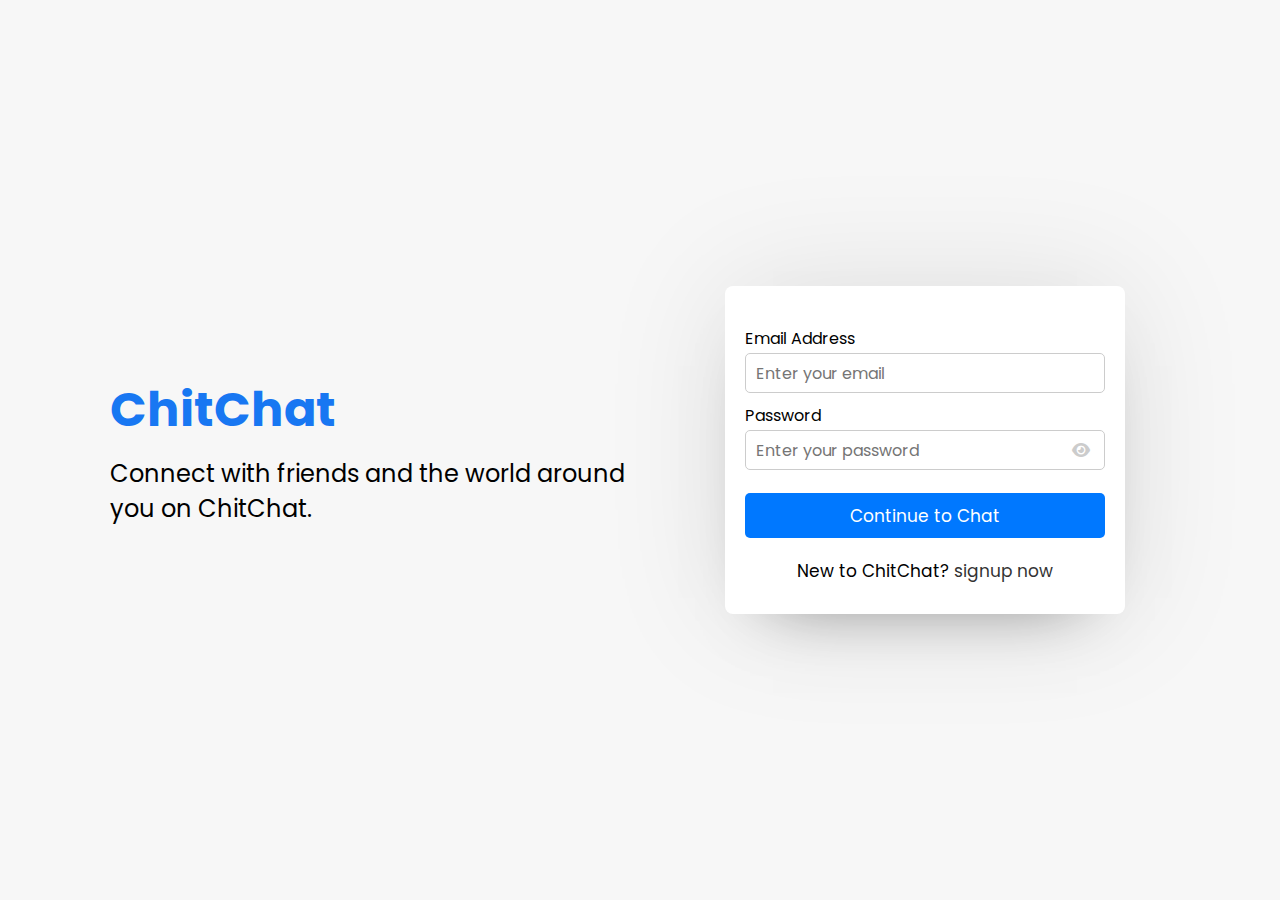
==== login.html @ 42ef7f95 "add login page" ====
<!DOCTYPE html>
<html lang="en">
  <head>
    <meta charset="UTF-8" />
    <meta name="viewport" content="width=device-width, initial-scale=1.0" />
    <title>ChitChat</title>
    <link rel="stylesheet" href="style.css" />
    <link
      rel="stylesheet"
      href="https://cdnjs.cloudflare.com/ajax/libs/font-awesome/6.5.2/css/all.min.css"
    />
  </head>
  <body>
    <div class="container">
      <div class="left">
        <h1 class="title">ChitChat</h1>
        <p class="subtitle">
          Connect with friends and the world around you on ChitChat.
        </p>
      </div>
      <div class="right">
        <div class="wrapper">
          <section class="form signup">
            <form
              action="#"
              method="POST"
              enctype="multipart/form-data"
              autocomplete="off"
            >
              <div class="error-text"></div>
              <div class="field input">
                <label for="email">Email Address</label>
                <input
                  type="email"
                  id="email"
                  name="email"
                  placeholder="Enter your email"
                  required
                />
              </div>
              <div class="field input">
                <label for="password">Password</label>
                <input
                  type="password"
                  id="password"
                  name="password"
                  placeholder="Enter your password"
                  required
                />
                <i class="fas fa-eye" id="togglePassword"></i>
              </div>
              <div class="field button">
                <input type="submit" name="submit" value="Continue to Chat" />
              </div>
            </form>
            <div class="link">
              New to ChitChat? <a href="login.php">signup now</a>
            </div>
          </section>
        </div>
      </div>
    </div>
  </body>
</html>
---- style.css ----
@import url("https://fonts.googleapis.com/css2?family=Poppins:wght@200;300;400;500;600;700&display=swap");

* {
  margin: 0;
  padding: 0;
  box-sizing: border-box;
  text-decoration: none;
  font-family: "Poppins", sans-serif;
}

body {
  display: flex;
  align-items: center;
  justify-content: center;
  min-height: 100vh;
  background: #f7f7f7;
}

.container {
  display: flex;
  align-items: center;
  justify-content: center;
  width: 100%;
  max-width: 1100px;
}

.left {
  flex: 1;
  padding: 20px;
}

.right {
  flex: 1;
  display: flex;
  justify-content: center;
  align-items: center;
}

.title {
  font-size: 48px;
  color: #1877f2;
  font-weight: 700;
  margin-bottom: 10px;
}

.subtitle {
  font-size: 24px;
  color: #000;
}

.wrapper {
  background: #fff;
  width: 100%;
  max-width: 400px;
  border-radius: 8px;
  box-shadow: 0 0 128px 0 rgba(0, 0, 0, 0.1),
    0 32px 64px -48px rgba(0, 0, 0, 0.5);
  padding: 20px;
}

.form header {
  font-size: 25px;
  font-weight: 600;
  padding-bottom: 10px;
  border-bottom: 1px solid #e6e6e6;
}

.form form {
  margin: 20px 0;
}

.form form .error-text {
  color: #721c24;
  padding: 8px 10px;
  text-align: center;
  border-radius: 5px;
  background: #f8d7da;
  border: 1px solid #f5c6cb;
  margin-bottom: 10px;
  display: none;
}

.form form .name-details {
  display: flex;
}

.form .name-details .field:first-child {
  margin-right: 10px;
}

.form .name-details .field:last-child {
  margin-left: 10px;
}

.form form .field {
  display: flex;
  margin-bottom: 10px;
  flex-direction: column;
  position: relative;
}

.form form .field label {
  margin-bottom: 2px;
}

.form form .input input {
  height: 40px;
  width: 100%;
  font-size: 16px;
  padding: 0 10px;
  border-radius: 5px;
  border: 1px solid #ccc;
  outline: none;
  transition: border 0.3s, box-shadow 0.3s;
}

.form form .input input:focus {
  border-color: #333;
  box-shadow: 0 0 8px rgba(51, 51, 51, 0.3);
}

.form form .field input {
  outline: none;
}

.form form .image input {
  font-size: 17px;
}

.form form .button input {
  height: 45px;
  border: none;
  color: #fff;
  font-size: 17px;
  background: #0078ff;
  border-radius: 5px;
  cursor: pointer;
  margin-top: 13px;
}

.form form .field i {
  position: absolute;
  right: 15px;
  top: 70%;
  color: #ccc;
  cursor: pointer;
  transform: translateY(-50%);
}

.form form .field i.active::before {
  color: #333;
  content: "\f070";
}

.form .link {
  text-align: center;
  margin: 10px 0;
  font-size: 17px;
}

.form .link a {
  color: #333;
}

.form .link a:hover {
  text-decoration: underline;
}
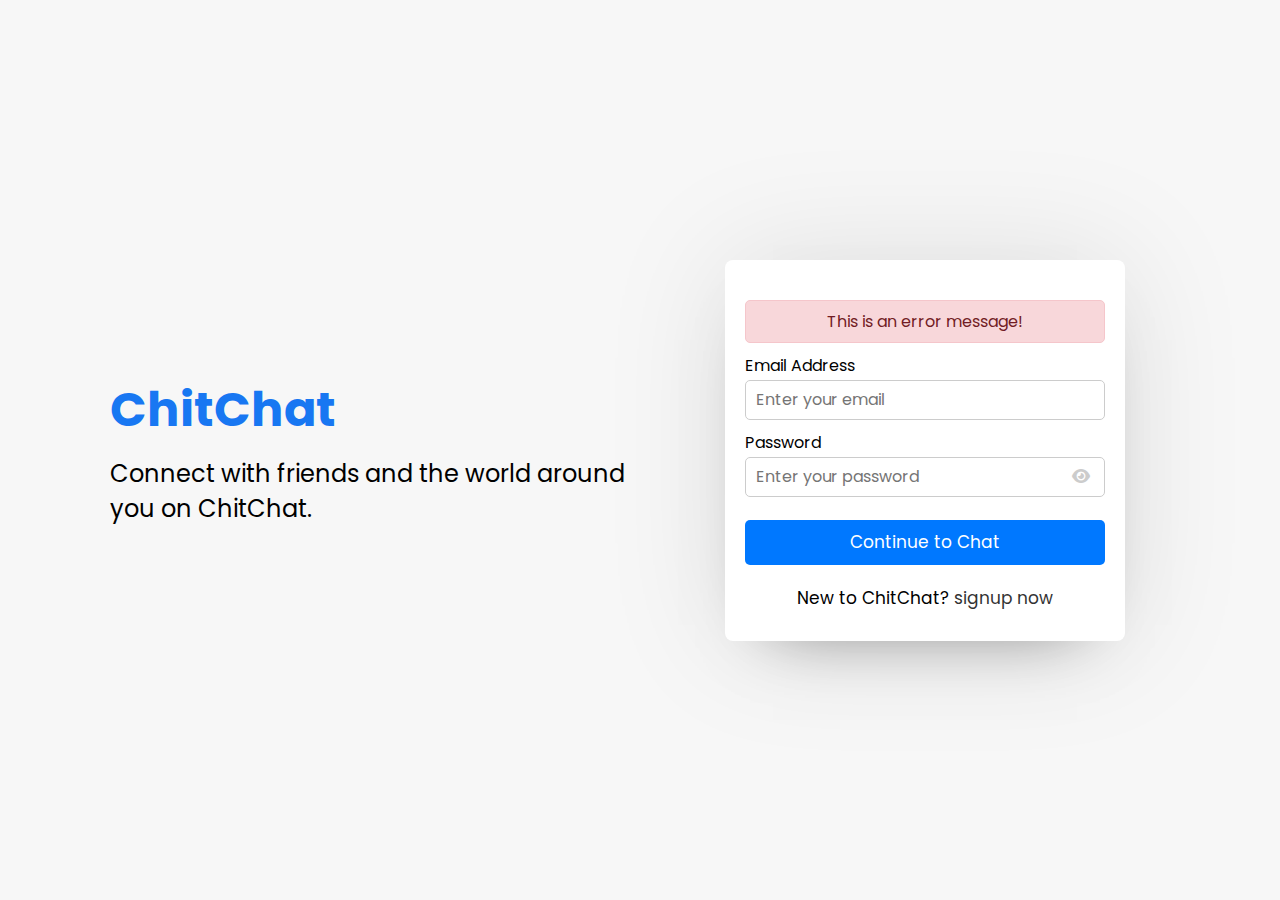
==== commit f6e2be1b: "add user and chat page, add pass-show-hide javascript" ====
--- a/login.html
+++ b/login.html
@@ -3,7 +3,7 @@
   <head>
     <meta charset="UTF-8" />
     <meta name="viewport" content="width=device-width, initial-scale=1.0" />
-    <title>ChitChat</title>
+    <title>ChitChat Login</title>
     <link rel="stylesheet" href="style.css" />
     <link
       rel="stylesheet"
@@ -27,7 +27,7 @@
               enctype="multipart/form-data"
               autocomplete="off"
             >
-              <div class="error-text"></div>
+              <div class="error-text">This is an error message!</div>
               <div class="field input">
                 <label for="email">Email Address</label>
                 <input
@@ -60,5 +60,6 @@
         </div>
       </div>
     </div>
+    <script src="javascript/pass-show-hide.js"></script>
   </body>
 </html>
--- a/style.css
+++ b/style.css
@@ -77,7 +77,6 @@
   background: #f8d7da;
   border: 1px solid #f5c6cb;
   margin-bottom: 10px;
-  display: none;
 }
 
 .form form .name-details {
